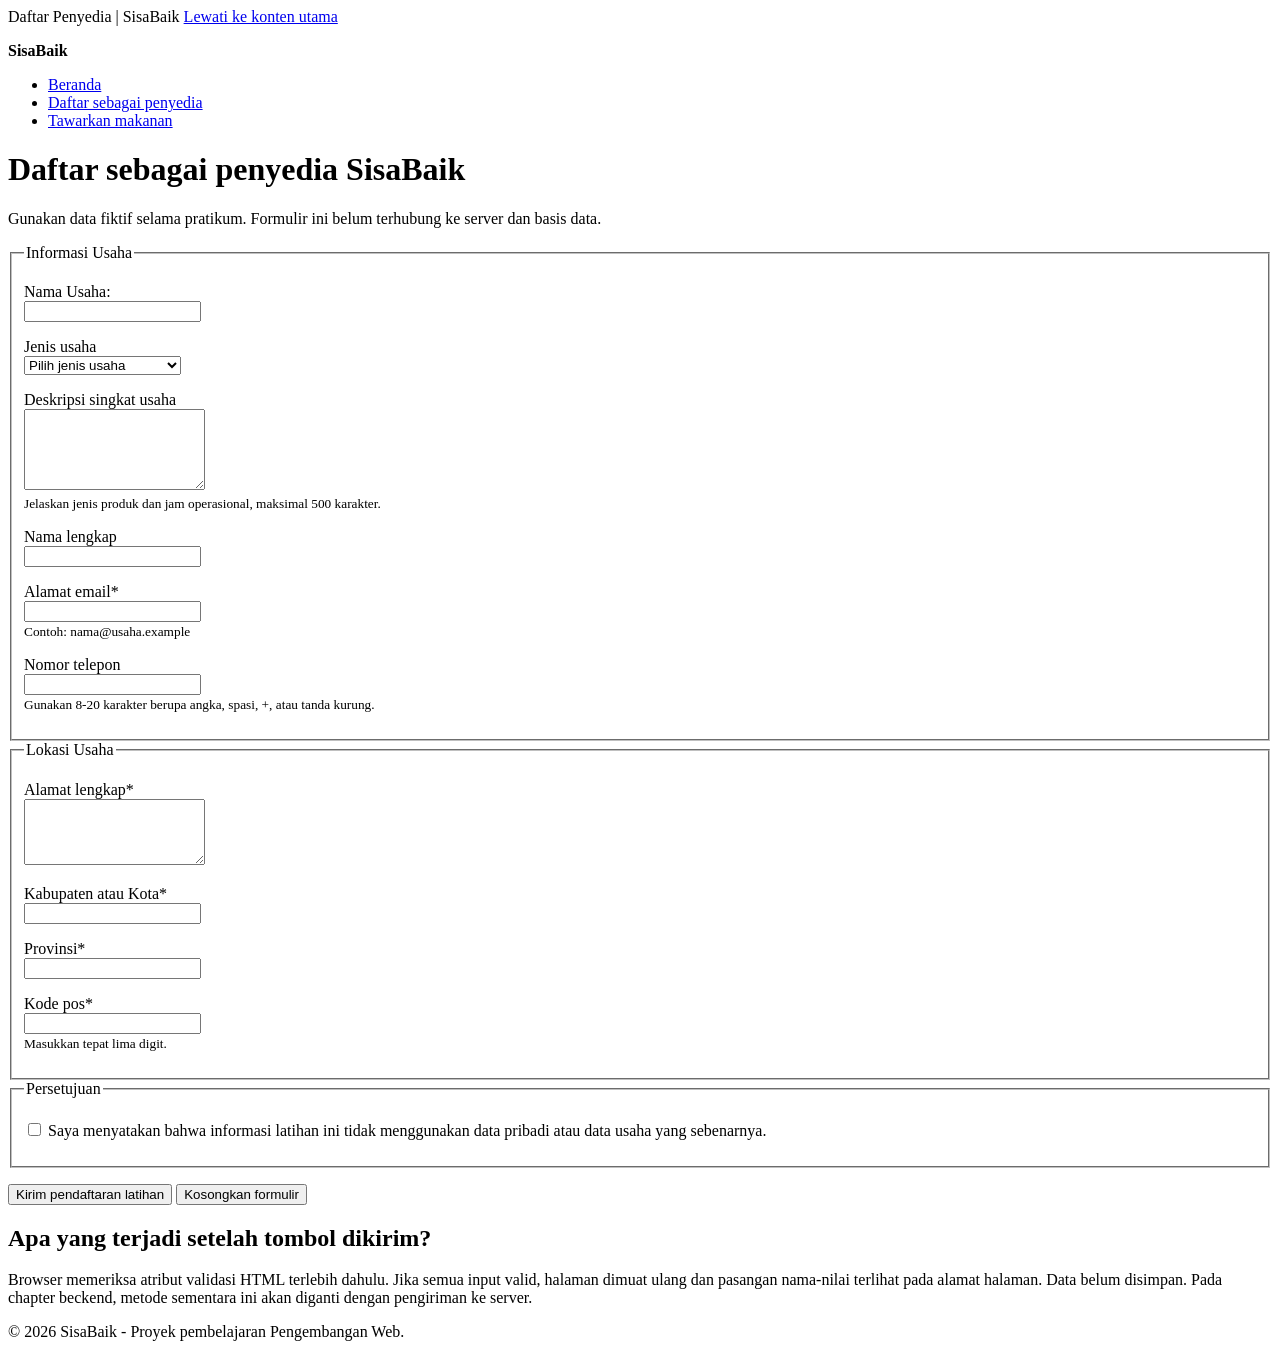
==== daftar-penyedia.html @ 4a34694f "feat: add accessible provider registration form" ====
<!doctype html>
<html lang="id">
    <head>
        <meta charset="utf-8">
        <meta name="viewport" content="width=device-width, initial-scale=1">
        <meta
        name="description"
        content="Formulir prototipe untuk mendaftarkan usaha sebagai penyedia makanan di SisaBaik."
        <title>Daftar Penyedia | SisaBaik</title>
    </head>
    <body>
        <a href="#konten-utama">Lewati ke konten utama</a>

        <header>
            <p><strong>SisaBaik</strong></p>
            <nav aria-label="Navigasi Utama">
                <ul>
                    <li><a href="index.html">Beranda</a></li>
                    <li><a href="daftar-penyedia.html" aria-current="page">Daftar sebagai penyedia</a></li>
                    <li><a href="tawarkan-makanan.html" aria-current="page">Tawarkan makanan</a></li>
                </ul>
            </nav>
        </header>

        <main id="konten-utama" tabindex="-1">
            <h1>Daftar sebagai penyedia SisaBaik</h1>
                <p>
                    Gunakan data fiktif selama pratikum. Formulir ini belum terhubung ke server dan basis data.
                </p>
                <form action="data-penyedia.html" method="get" aria-describedby="petunjuk-wajib">
                    <fieldset>
                        <legend>Informasi Usaha</legend>
                        <p>
                            <label for="nama-usaha">Nama Usaha:</label><br>
                            <input type="text" id="nama-usaha" name="nama-usaha" autocomplete="organization" minlength="3" maxlength="100" required>
                        </p>
                        <p>
                            <label for="jenis-usaha">Jenis usaha</label><br>
                            <select id="jenis-usaha" name="jenis_usaha" required>
                                <option value="">Pilih jenis usaha</option>
                                <option value="restoran">Restoran</option>
                                <option value="toko-roti">Toko roti</option>
                                <option value="katering">Katering</option>
                                <option value="ritel">Toko ritel</option>
                                <option value="hotel">Hotel atau penginapan</option>
                                <option value="lainnya">Lainnya</option>
                            </select>
                        </p>
                        <p>
                            <label for="deskripsi-usaha">Deskripsi singkat usaha</label><br>
                            <textarea id="deskripsi-usaha" name="deskripsi_usaha" rows="5" maxlength="500" aria-describedby="bantuan-deskripsi"></textarea></br>
                            <small id="bantuan-deskripsi">Jelaskan jenis produk dan jam operasional, maksimal 500 karakter.</small>
                        </p>
                        <p>
                            <label for="nama-penanggung-jawab">Nama lengkap</label><br>
                            <input type="text" id="nama-penanggung-jawab" name="nama_penanggung_jawab" autocomplete="name" minlength="3" maxlength="100" required>
                            <p>

                            </p>
                            <label for="email">Alamat email*</label><br>
                            <input type="email" id="email" name="email" autocomplete="email" maxlength="254" aria-describedby="bantuan-email" required><br>
                            <small id="bantuan-email">Contoh: nama@usaha.example</small>
                            </p>
                            <p>
                                <label for="telepon">Nomor telepon</label><br>
                                <input type="tel" id="telepon" name="telepon" autocomplete="tel" inputmode="tel" pattern="[0-9+()] {8,20}" aria-describedby="bantuan-telepon" required><br>
                                <small id="bantuan-telepon">Gunakan 8-20 karakter berupa angka, spasi, +, atau tanda kurung.</small>
                            </p>
                    </fieldset>

                    <fieldset>
                        <legend>Lokasi Usaha</legend>
                        <p>
                            <label for="alamat">Alamat lengkap*</label><br>
                            <textarea id="alamat" name="alamat" rows="4" autocomplete="street-address" minlength="10" maxlength="250" required></textarea>
                        </p>

                        <p> 
                            <label for="kota">Kabupaten atau Kota*</label><br>
                            <input type="text" id="kota" name="kota" autocomplete="address-level2"  maxlength="100" required>
                        </p>

                        <p>
                            <label for="provinsi">Provinsi*</label><br>
                            <input type="text" id="provinsi" name="provinsi" autocomplete="address-level1" maxlength="100" required>
                        </p>

                        <p>
                            <label for="kode-pos">Kode pos*</label><br>
                            <input type="text" id="kode-pos" name="kode_pos" autocomplete="postal-code" inputmode="numeric" pattern="[0-9]{5}" aria-describedby="bantuan-kode-pos" required><br>
                            <small id="bantuan-kode-pos">Masukkan tepat lima digit.</small>
                        </p>
                    </fieldset>

                    <fieldset>
                        <legend>Persetujuan</legend>
                        <p>
                            <input type="checkbox" id="persetujuan" name="persetujuan" value="setuju" required>
                            <label for="persetujuan">
                                Saya menyatakan bahwa informasi latihan ini tidak menggunakan data pribadi atau data usaha yang sebenarnya.</label>
                        </p>
                        </fieldset>

                        <p>
                            <button type="submit">Kirim pendaftaran latihan</button>
                            <button type="reset">Kosongkan formulir</button>
                        </p>
                </form> 

                <section aria-labelledby="catatan-prototipe">
                    <h2 id="catatan-prototipe">Apa yang terjadi setelah tombol dikirim?</h2>
                    <p>
                        Browser memeriksa atribut validasi HTML terlebih dahulu. Jika semua input valid, halaman dimuat ulang dan pasangan nama-nilai terlihat pada alamat halaman. Data belum disimpan. Pada chapter beckend, metode sementara ini akan diganti dengan pengiriman ke server.
                    </p>
                </section>
            </main>

            <footer>
                <p>&copy; 2026 SisaBaik - Proyek pembelajaran Pengembangan Web.</p>
            </footer>
    </body>
</html>
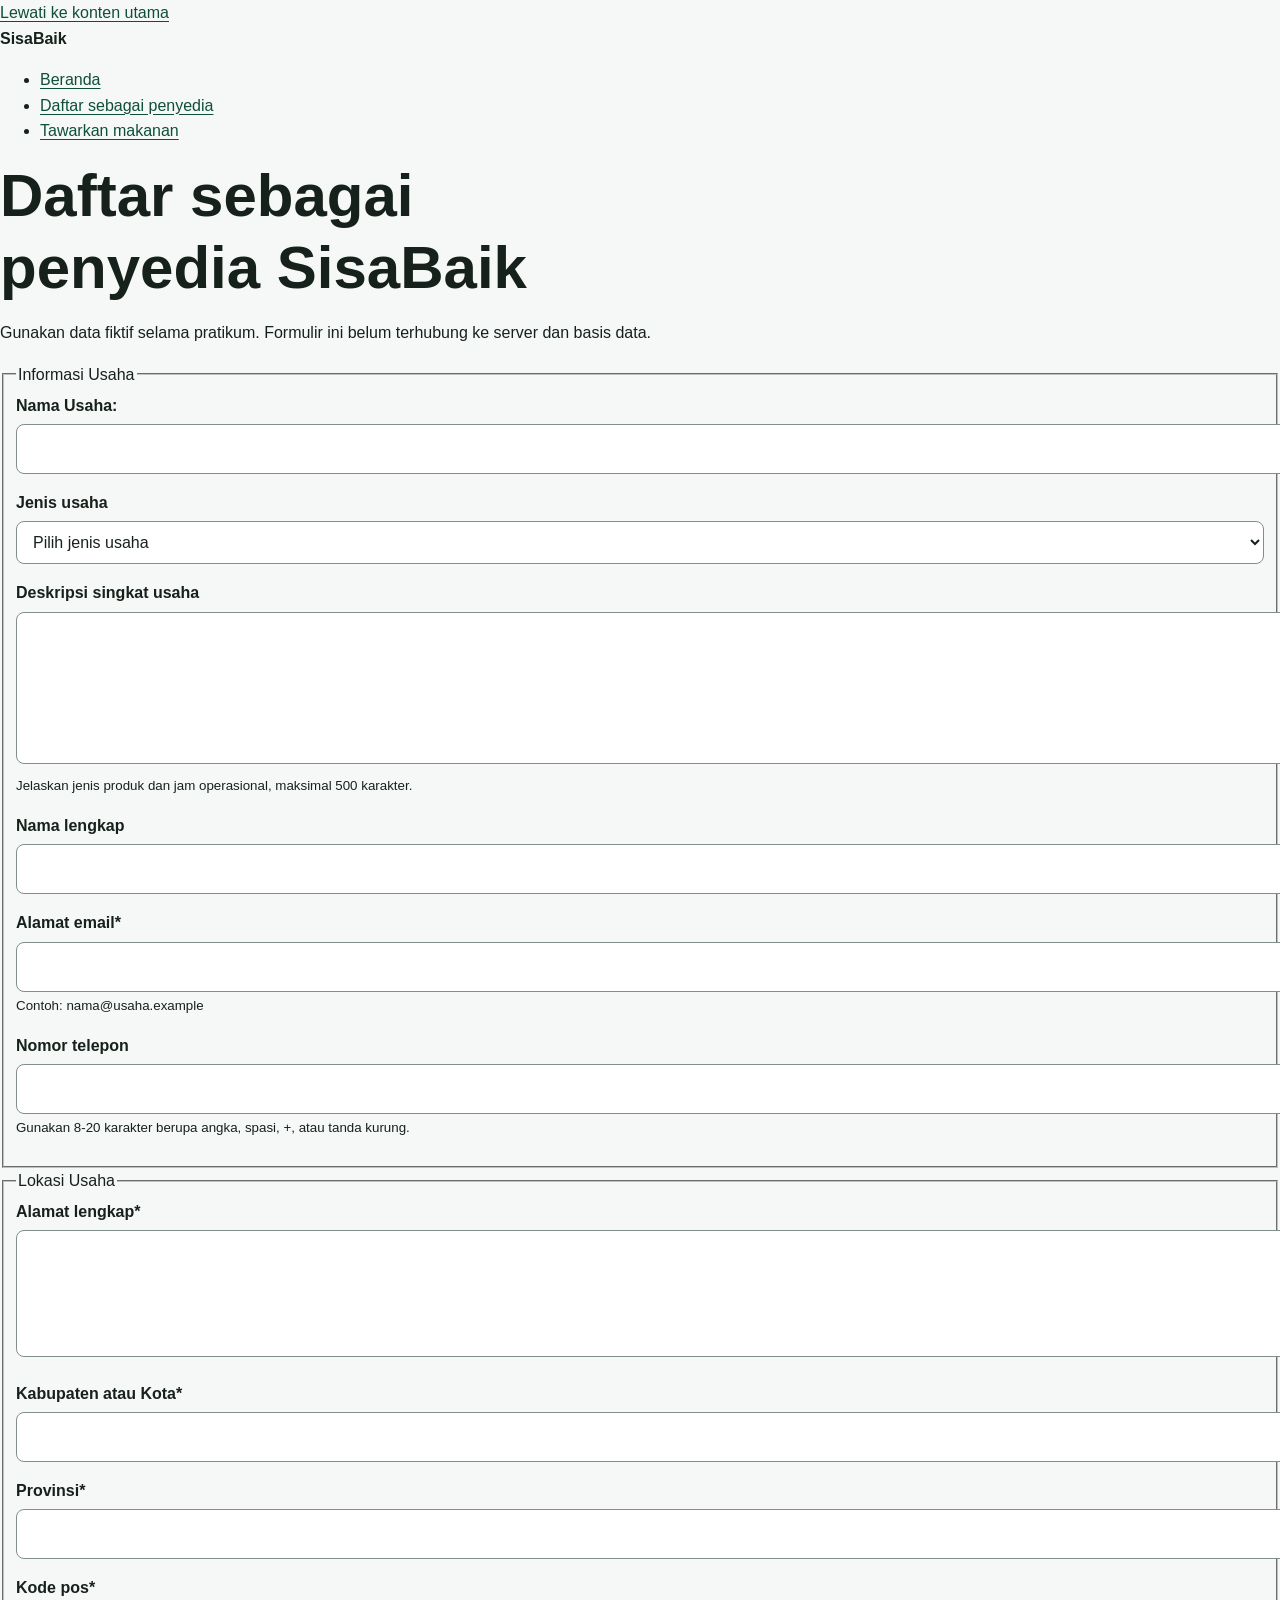
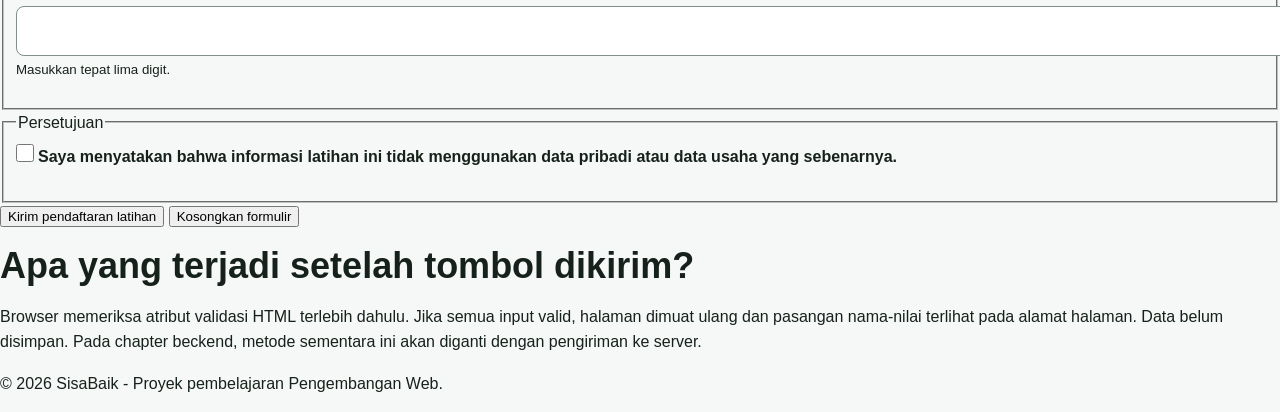
==== commit a2931008: "feat: add responsive SisaBaik visualsystem" ====
--- a/daftar-penyedia.html
+++ b/daftar-penyedia.html
@@ -3,10 +3,9 @@
     <head>
         <meta charset="utf-8">
         <meta name="viewport" content="width=device-width, initial-scale=1">
-        <meta
-        name="description"
-        content="Formulir prototipe untuk mendaftarkan usaha sebagai penyedia makanan di SisaBaik."
+        <meta name="description" content="Formulir prototipe untuk mendaftarkan usaha sebagai penyedia makanan di SisaBaik.">
         <title>Daftar Penyedia | SisaBaik</title>
+        <link rel="stylesheet" href="styles.css">
     </head>
     <body>
         <a href="#konten-utama">Lewati ke konten utama</a>
@@ -17,7 +16,7 @@
                 <ul>
                     <li><a href="index.html">Beranda</a></li>
                     <li><a href="daftar-penyedia.html" aria-current="page">Daftar sebagai penyedia</a></li>
-                    <li><a href="tawarkan-makanan.html" aria-current="page">Tawarkan makanan</a></li>
+                    <li><a href="tawarkan-makanan.html">Tawarkan makanan</a></li>
                 </ul>
             </nav>
         </header>
@@ -27,7 +26,7 @@
                 <p>
                     Gunakan data fiktif selama pratikum. Formulir ini belum terhubung ke server dan basis data.
                 </p>
-                <form action="data-penyedia.html" method="get" aria-describedby="petunjuk-wajib">
+                <form action="daftar-penyedia.html" method="get" aria-describedby="petunjuk-wajib">
                     <fieldset>
                         <legend>Informasi Usaha</legend>
                         <p>
@@ -48,24 +47,23 @@
                         </p>
                         <p>
                             <label for="deskripsi-usaha">Deskripsi singkat usaha</label><br>
-                            <textarea id="deskripsi-usaha" name="deskripsi_usaha" rows="5" maxlength="500" aria-describedby="bantuan-deskripsi"></textarea></br>
+                            <textarea id="deskripsi-usaha" name="deskripsi_usaha" rows="5" maxlength="500" aria-describedby="bantuan-deskripsi"></textarea><br>
                             <small id="bantuan-deskripsi">Jelaskan jenis produk dan jam operasional, maksimal 500 karakter.</small>
                         </p>
                         <p>
                             <label for="nama-penanggung-jawab">Nama lengkap</label><br>
                             <input type="text" id="nama-penanggung-jawab" name="nama_penanggung_jawab" autocomplete="name" minlength="3" maxlength="100" required>
-                            <p>
-
-                            </p>
+                        </p>
+                        <p>
                             <label for="email">Alamat email*</label><br>
                             <input type="email" id="email" name="email" autocomplete="email" maxlength="254" aria-describedby="bantuan-email" required><br>
                             <small id="bantuan-email">Contoh: nama@usaha.example</small>
-                            </p>
-                            <p>
-                                <label for="telepon">Nomor telepon</label><br>
-                                <input type="tel" id="telepon" name="telepon" autocomplete="tel" inputmode="tel" pattern="[0-9+()] {8,20}" aria-describedby="bantuan-telepon" required><br>
-                                <small id="bantuan-telepon">Gunakan 8-20 karakter berupa angka, spasi, +, atau tanda kurung.</small>
-                            </p>
+                        </p>
+                        <p>
+                            <label for="telepon">Nomor telepon</label><br>
+                            <input type="tel" id="telepon" name="telepon" autocomplete="tel" inputmode="tel" pattern="[0-9+() ]{8,20}" aria-describedby="bantuan-telepon" required><br>
+                            <small id="bantuan-telepon">Gunakan 8-20 karakter berupa angka, spasi, +, atau tanda kurung.</small>
+                        </p>
                     </fieldset>
 
                     <fieldset>
--- a/styles.css
+++ b/styles.css
@@ -0,0 +1,426 @@
+:root {
+    --color-primary: #176b4d;
+    --color-primary-dark: #0f4f39;
+    --color-primary-soft: #e8f5ef;
+    --color-accent: #f2b84b;
+    --color-text: #17211b;
+    --color-muted: #52615a;
+    --color-surface: #ffffff;
+    --color-background: #f5f8f6;
+    --color-border: #cbd8d1;
+    --color-danger: #a52a2a;
+    --shadow-card: 0 0.5rem 1.5rem rgb(23 33 27 / 10%);
+    --radius-small: 0.5rem;
+    --radius-medium: 0.9rem;
+    --radius-large: 1.4rem;
+    --content-width: 72rem;
+}
+
+::before,
+::after {
+    box-sizing: border-box;
+}
+html {
+    scroll-behavior: smooth;
+}
+body {
+    margin: 0;
+    background: var(--color-background);
+    color: var(--color-text);
+    font-family: Arial, Helvetica, sans-serif;
+    font-size: 1rem;
+    line-height: 1.6;
+}
+
+h1,
+h2,
+h3,
+p {
+    margin-block-start: 0;
+}
+
+h1,
+h2,
+h3 {
+    line-height: 1.2;
+}
+
+h1 {
+    max-width: 18ch;
+    margin-block-end: 1rem;
+    font-size: clamp(2rem, 7vw, 3.75rem);
+}
+
+h2 {
+    margin-block-end: 1rem;
+    font-size: clamp(1.5rem, 5vw, 2.25rem);
+}
+
+h3 {
+    margin-block-end: 0.6rem;
+    font-size: 1.2rem;
+}
+
+a{
+    color: var(--color-primary-dark);
+    text-underline-offset: 0.2em;
+}
+
+a:hover {
+    text-decoration-thickness: 0.18em;
+}
+
+:focus-visible {
+    outline: 0.2rem solid var(--color-accent);
+    outline-offset: 0.2rem;
+}
+
+.skip-link {
+    position: absolute;
+    inset-block-start: 0.5rem;
+    inset-inline-start: 0.5rem;
+    z-index: 100;
+    padding: 0.7rem 1rem;
+    border-radius: var(--radius-small);
+    background: var(--color-text);
+    color: var(--color-surface);
+    transform: translateY(-180%);
+}
+
+.skip-link:focus {
+    transform: translateY(0);
+}
+
+.container {
+    width: min(100% - 2rem, var(--content-width));
+    margin-inline: auto;
+}
+
+.site-header {
+    background: var(--color-surface);
+    border-block-end: 0.0625rem solid var(--color-border);
+}
+
+.header-layout {
+    display: flex;
+    flex-direction: column;
+    gap: 0.75rem;
+    padding-block: 1rem;
+}
+
+.brand {
+    margin: 0;
+    color: var(--color-primary-dark);
+    font-size: 1.4rem;
+    font-weight: 700;
+}
+
+.nav-list {
+    display: flex;
+    flex-wrap: wrap;
+    gap: 0.5rem 1rem;
+    margin: 0;
+    padding: 0;
+    list-style: none;
+}
+
+.nav-list a {
+    display: inline-block;
+    padding-block: 0.35rem;
+    font-weight: 700;
+}
+
+.nav-list a[aria-current="page"] {
+    color: var(--color-primary);
+    text-decoration-thickness: 0.2em;
+}
+
+.hero {
+    padding-block: clamp(3rem, 10vw, 7rem);
+    background:
+        linear-gradient(135deg, rgb(232 245 239 / 95%), rgb(255 255 255 / 62%));
+}
+
+.hero-layout {
+    display: grid;
+    gap: 2rem;
+    align-items: center;
+}
+
+.eyebrow {
+    margin-block-end: 0.5rem;
+    color: var(--color-primary-dark);
+    font-weight: 700;
+    letter-spacing: 0.05em;
+    text-transform: uppercase;
+}
+
+.lead {
+    max-width: 62ch;
+    color: var(--color-muted);
+    font-size: 1.1rem; 
+}
+
+.hero-panel {
+    padding: 1.5rem;
+    border: 0.0625rem solid var(--color-border);
+    border-radius: var(--radius-large);
+    background: var(--color-surface);
+    box-shadow: var(--shadow-card);
+}
+
+.hero-panel strong {
+    display: block;
+    color: var(--color-primary-dark);
+    font-size: 2rem;
+}
+
+.button-group,
+.form-actions {
+    display: wrap;
+    gap: 0.75rem;
+    align-items: center;
+}
+
+.button {
+    display: inline-block;
+    padding: 0.75rem 1rem;
+    border: 0.125rem solid var(--color-primary);
+    border-radius: var(--radius-small);
+    background: var(--color-primary);
+    color: var(--color-surface);
+    font: inherit;
+    font-weight: 700;
+    line-height: 1.2;
+    text-decoration: none;
+    cursor: pointer;
+}
+
+.button:hover {
+    background: var(--color-primary-dark);
+    border-color: var(--color-primary-dark);
+}
+
+.button-secondary {
+    background: transparent;
+    color: var(--color-primary-dark);
+}
+
+.section {
+    padding-block: clamp(2.5rem, 7vw, 5rem);
+}
+
+.section-alt{
+    background: var(--color-surface);
+}
+
+.section-intro {
+    max-width: 65ch;
+    color: var(--color-muted);
+}
+
+.steps-grid,
+.benefit-grid,
+.offer-grid {
+    display: grid;
+    grid-template-columns: 1fr;
+    gap: 1rem;
+}
+
+.card {
+    padding: 1.25rem;
+    border: 0.0625rem solid var(--color-border);
+    border-radius: var(--radius-medium);
+    background: var(--color-surface);
+    box-shadow: var(--shadow-card);
+}
+
+.step-number {
+    display: inline-grid;
+    width: 2.25rem;
+    height: 2.25rem;
+    margin-block-end: 0.75rem;
+    place-items: center;
+    border-radius: 50%;
+    background: var(--color-primary-soft);
+    color: var(--color-primary-dark);
+    font-weight: 700;
+}
+
+.offer-card {
+    display: flex;
+    flex-direction: column;
+    overflow: hidden;
+    border: 0.0625rem solid var(--color-border);
+    border-radius: var(--radius-medium);
+    background: var(--color-surface);
+    box-shadow: var(--shadow-card);
+}
+
+.offer-card_visual {
+    min-height: 8rem;
+    background: linear-gradient(135deg, var(--color-primary), var(--color-primary-dark));
+}
+
+.offer-card_content {
+    display: flex;
+    flex: 1;
+    flex-direction: column;
+    padding: 1.25rem;
+}
+
+.offer-card_meta {
+    color: var(--color-muted);
+}
+
+.offer-card_price {
+    margin-block-start: auto;
+    font-size: 1.15rem;
+}
+
+.badge {
+    display: inline-block;
+    width: fit-content;
+    margin-block-end: 0.75rem;
+    padding: 0.25rem 0.6rem;
+    border-radius: 999px;
+    background: var(--color-primary-soft);
+    color: var(--color-primary-dark);
+    font-size: 0.85rem;
+    font-weight: 700;
+}
+
+.notice {
+    padding: 1rem;
+    border-inline-start: 0.3rem solid var(--color-primary);
+    border-radius: var(--radius-small);
+    background: var(--color-primary-soft);
+}
+
+.page-heading {
+    padding-block: clamp(2.5rem, 7vw, 5rem) 2rem;
+}
+
+.form-card {
+    max-width: 56rem;
+    margin-block-end: 3rem;
+    padding: clamp(1rem, 4vw, 2rem);
+    border: 0.0625rem solid var(--color-border);
+    border-radius: var(--radius-large);
+    background: var(--color-surface);
+    box-shadow: var(--shadow-card);
+}
+
+.form-section {
+    margin: 0 0 1.5rem;
+    padding: 1.25rem;
+    border: 0.0625rem solid var(--color-border);
+    border-radius: var(--radius-medium);
+}
+
+.form-section legend {
+    padding-inline: 0.4rem;
+    color: var(--color-primary-dark);
+    font-size: 1.1rem;
+    font-weight: 700;
+}
+
+label {
+    display: inline-block;
+    margin-block-end: 0.35rem;
+    font-weight: 700;
+}
+
+input,
+select,
+textarea {
+    width: 100%;
+    padding: 0.7rem 0.75rem;
+    border: 0.0625rem solid #809087;
+    border-radius: var(--radius-small);
+    background: var(--color-surface);
+    color: var(--color-text);
+    font: inherit;
+}
+
+textarea {
+    resize: vertical;
+}
+
+input:focus,
+select:focus,
+textarea:focus {
+    border-color: var(--color-primary-dark);
+}
+
+input[type="checkbox"],
+input[type="radio"] {
+    width: 1.1rem;
+    height: 1.1rem;
+    margin: 0.2rem 0 0;
+    accent-color: var(--color-primary);
+}
+
+required-note {
+    color: var(--color-muted);
+}
+
+.site-footer {
+    padding-block: 2rem;
+    background: var(--color-primary-dark);
+    color: var(--color-surface);
+}
+
+.site-footer a {
+    color: var(--color-surface);
+}
+
+.footer-layout {
+    display: flex;
+    flex-direction: column;
+    gap: 0.5rem;
+}
+
+.footer-layout p,
+.footer-layout address {
+    margin: 0;
+}
+
+@media (min-width: 48rem) {
+    .header-layout {
+        flex-direction: row;
+        justify-content: space-between;
+        align-items: center;
+    }
+
+    .hero-layout {
+        grid-template-columns: minmax(0, 1.5fr) minmax(15rem, 0.7fr);
+    }
+
+    .steps-grid,
+    .benefit-grid {
+    grid-template-columns: repeat(3, minmax(0, 1fr));
+    }
+    
+    .offer-grid {
+    grid-template-columns: repeat(2, minmax(0, 1fr));
+    }
+    
+    .footer-layout {
+    flex-direction: row;
+    justify-content: space-between;
+    align-items: center;
+    }
+}
+
+@media (min-width: 68rem) {
+    .offer-grid {
+    grid-template-columns: repeat(3, minmax(0, 1fr));
+    }
+}
+
+@media (prefers-reduced-motion: reduce) {
+    html {
+    scroll-behavior: auto;
+    }
+}
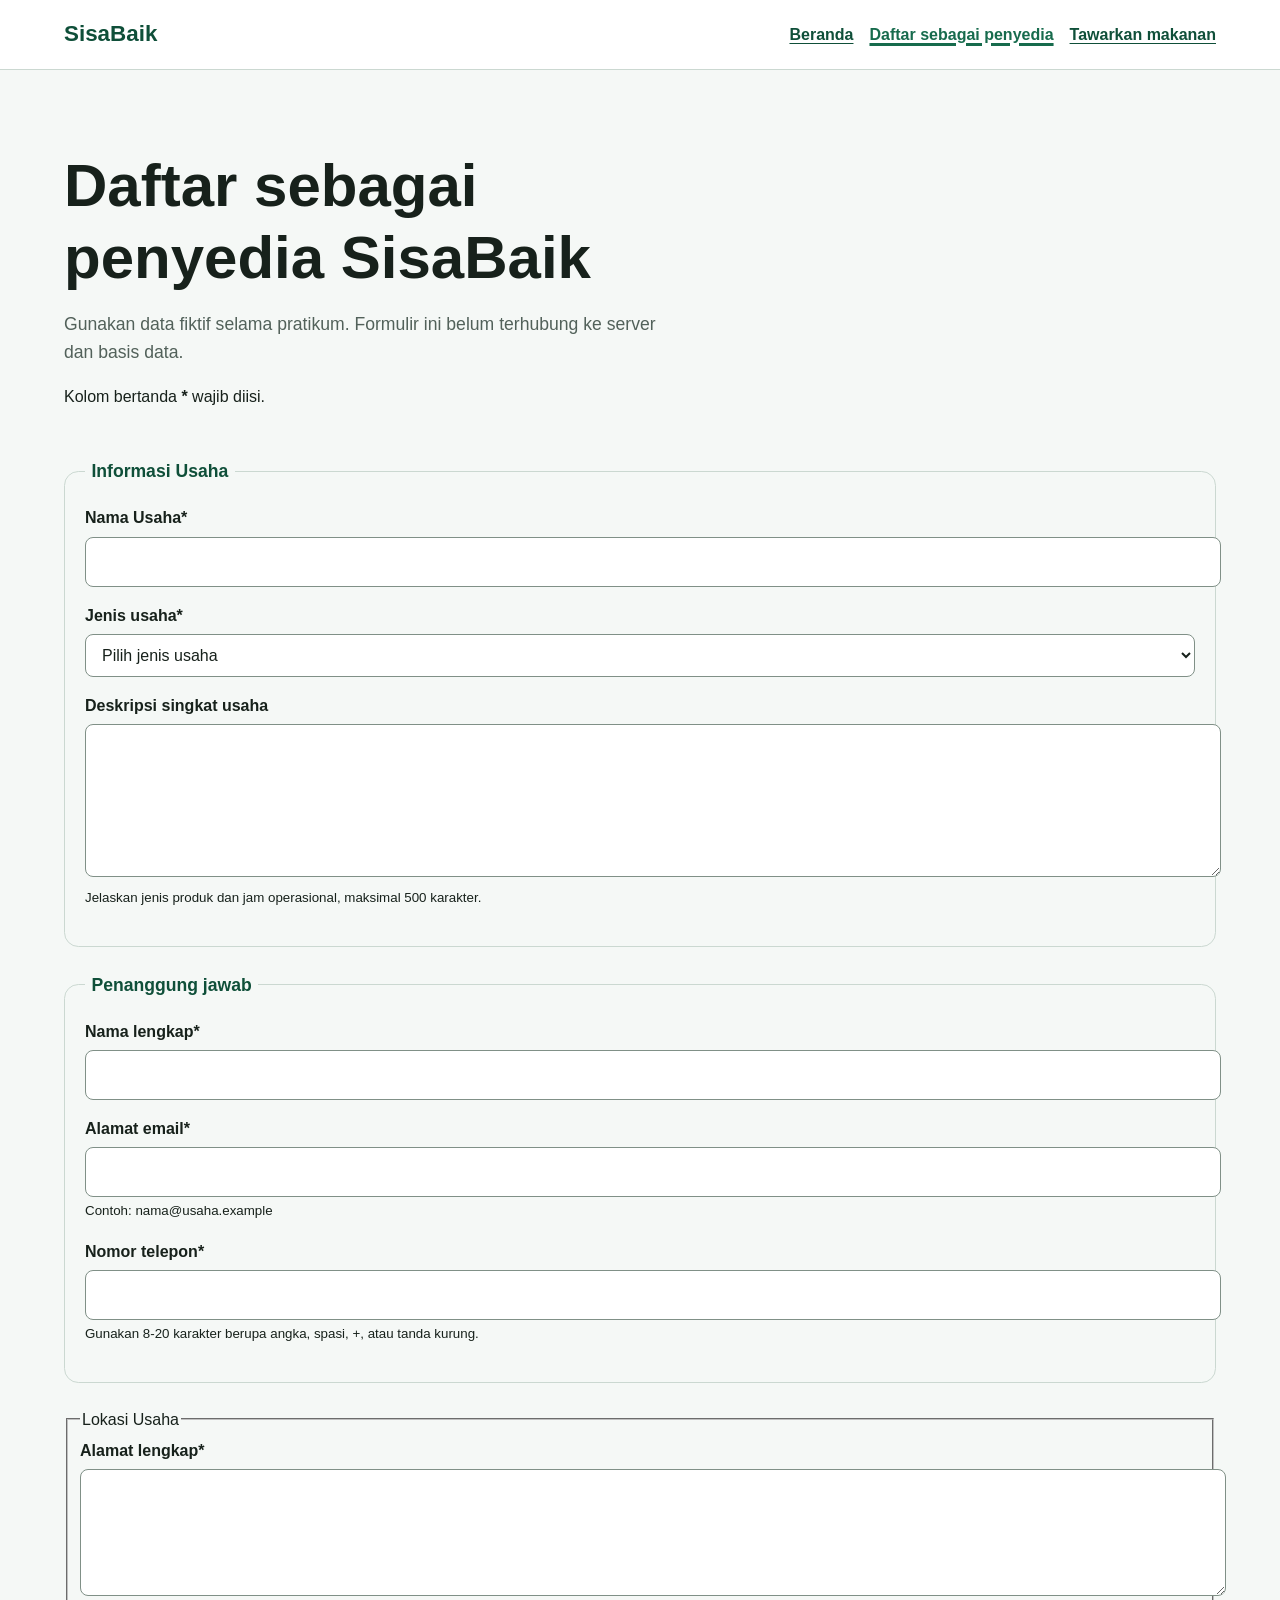
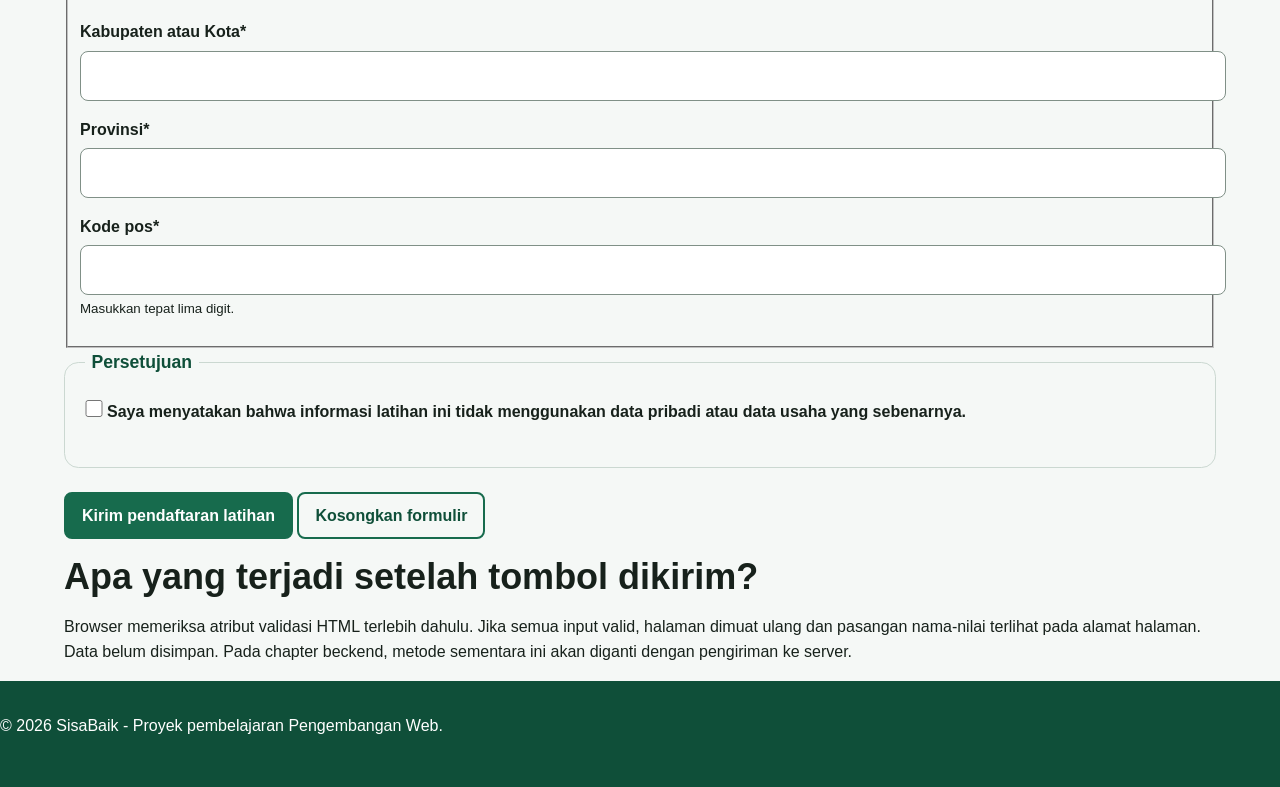
==== commit fb9ab2f8: "style: apply responsive layout to SisaBaik pages" ====
--- a/daftar-penyedia.html
+++ b/daftar-penyedia.html
@@ -8,33 +8,41 @@
         <link rel="stylesheet" href="styles.css">
     </head>
     <body>
-        <a href="#konten-utama">Lewati ke konten utama</a>
+        <a class="skip-link" href="#konten-utama">Lewati ke konten utama</a>
 
-        <header>
-            <p><strong>SisaBaik</strong></p>
+        <header class="site-header">
+            <div class="container header-layout">
+            <p class="brand">SisaBaik</p>
             <nav aria-label="Navigasi Utama">
-                <ul>
+                <ul class="nav-list">
                     <li><a href="index.html">Beranda</a></li>
                     <li><a href="daftar-penyedia.html" aria-current="page">Daftar sebagai penyedia</a></li>
                     <li><a href="tawarkan-makanan.html">Tawarkan makanan</a></li>
                 </ul>
             </nav>
+            </div>
         </header>
 
-        <main id="konten-utama" tabindex="-1">
+        <main class="container" id="konten-utama" tabindex="-1">
+            <div class="page-heading">
             <h1>Daftar sebagai penyedia SisaBaik</h1>
-                <p>
+                <p class="lead">
                     Gunakan data fiktif selama pratikum. Formulir ini belum terhubung ke server dan basis data.
                 </p>
+                <p class="required-note" id="petunjuk-wajib">Kolom bertanda <strong>*</strong> wajib diisi.</p>
+            </div>
+
                 <form action="daftar-penyedia.html" method="get" aria-describedby="petunjuk-wajib">
-                    <fieldset>
+                    <fieldset class="form-section">
                         <legend>Informasi Usaha</legend>
+
                         <p>
-                            <label for="nama-usaha">Nama Usaha:</label><br>
-                            <input type="text" id="nama-usaha" name="nama-usaha" autocomplete="organization" minlength="3" maxlength="100" required>
+                            <label for="nama-usaha">Nama Usaha*</label><br>
+                            <input type="text" id="nama-usaha" name="nama_usaha" autocomplete="organization" minlength="3" maxlength="100" required>
                         </p>
+
                         <p>
-                            <label for="jenis-usaha">Jenis usaha</label><br>
+                            <label for="jenis-usaha">Jenis usaha*</label><br>
                             <select id="jenis-usaha" name="jenis_usaha" required>
                                 <option value="">Pilih jenis usaha</option>
                                 <option value="restoran">Restoran</option>
@@ -45,13 +53,20 @@
                                 <option value="lainnya">Lainnya</option>
                             </select>
                         </p>
+                    
                         <p>
                             <label for="deskripsi-usaha">Deskripsi singkat usaha</label><br>
                             <textarea id="deskripsi-usaha" name="deskripsi_usaha" rows="5" maxlength="500" aria-describedby="bantuan-deskripsi"></textarea><br>
                             <small id="bantuan-deskripsi">Jelaskan jenis produk dan jam operasional, maksimal 500 karakter.</small>
                         </p>
+
+                    </fieldset>
+
+                    <fieldset class="form-section">
+                        <legend>Penanggung jawab</legend>
+
                         <p>
-                            <label for="nama-penanggung-jawab">Nama lengkap</label><br>
+                            <label for="nama-penanggung-jawab">Nama lengkap*</label><br>
                             <input type="text" id="nama-penanggung-jawab" name="nama_penanggung_jawab" autocomplete="name" minlength="3" maxlength="100" required>
                         </p>
                         <p>
@@ -59,8 +74,9 @@
                             <input type="email" id="email" name="email" autocomplete="email" maxlength="254" aria-describedby="bantuan-email" required><br>
                             <small id="bantuan-email">Contoh: nama@usaha.example</small>
                         </p>
+
                         <p>
-                            <label for="telepon">Nomor telepon</label><br>
+                            <label for="telepon">Nomor telepon*</label><br>
                             <input type="tel" id="telepon" name="telepon" autocomplete="tel" inputmode="tel" pattern="[0-9+() ]{8,20}" aria-describedby="bantuan-telepon" required><br>
                             <small id="bantuan-telepon">Gunakan 8-20 karakter berupa angka, spasi, +, atau tanda kurung.</small>
                         </p>
@@ -90,18 +106,18 @@
                         </p>
                     </fieldset>
 
-                    <fieldset>
+                    <fieldset class="form-section">
                         <legend>Persetujuan</legend>
                         <p>
                             <input type="checkbox" id="persetujuan" name="persetujuan" value="setuju" required>
                             <label for="persetujuan">
                                 Saya menyatakan bahwa informasi latihan ini tidak menggunakan data pribadi atau data usaha yang sebenarnya.</label>
                         </p>
-                        </fieldset>
+                    </fieldset>
 
-                        <p>
-                            <button type="submit">Kirim pendaftaran latihan</button>
-                            <button type="reset">Kosongkan formulir</button>
+                        <p class="form-actions">
+                            <button class="button" type="submit">Kirim pendaftaran latihan</button>
+                            <button class="button button-secondary" type="reset">Kosongkan formulir</button>
                         </p>
                 </form> 
 
@@ -113,7 +129,7 @@
                 </section>
             </main>
 
-            <footer>
+            <footer class="site-footer">
                 <p>&copy; 2026 SisaBaik - Proyek pembelajaran Pengembangan Web.</p>
             </footer>
     </body>
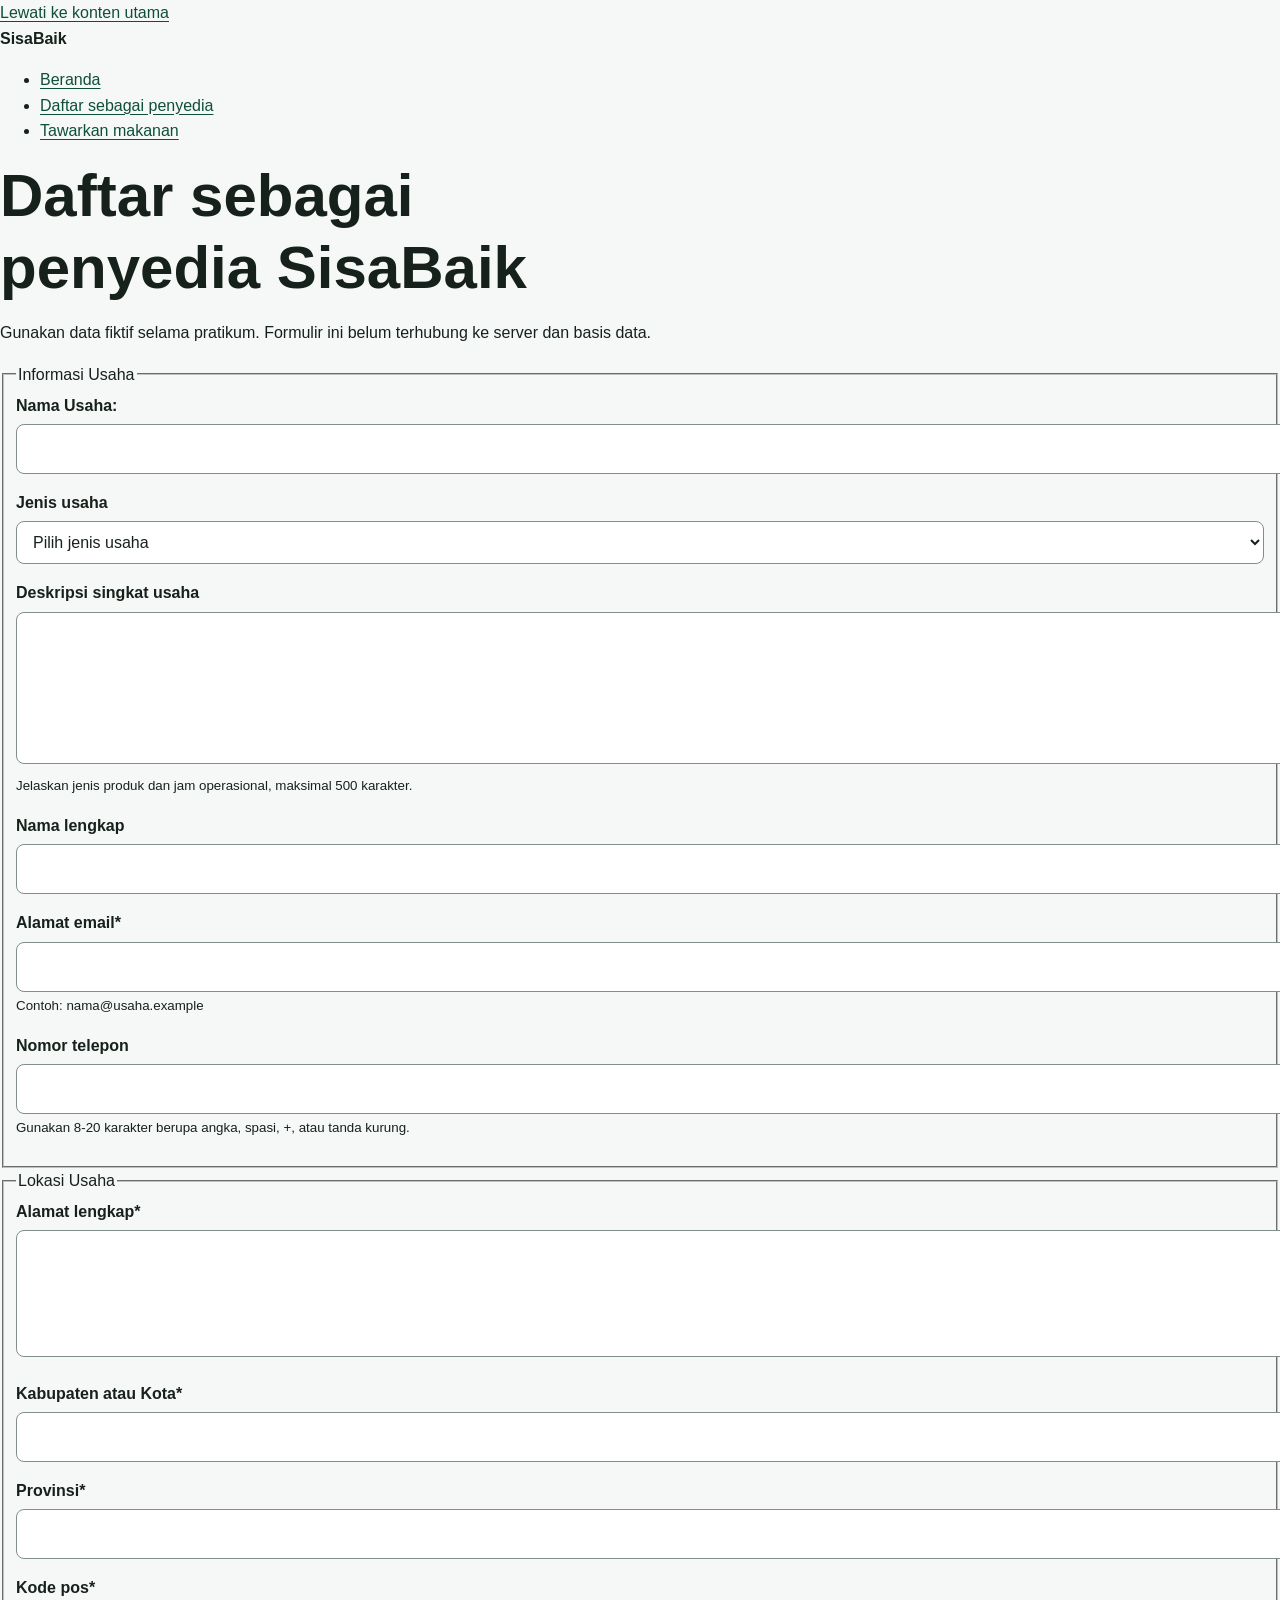
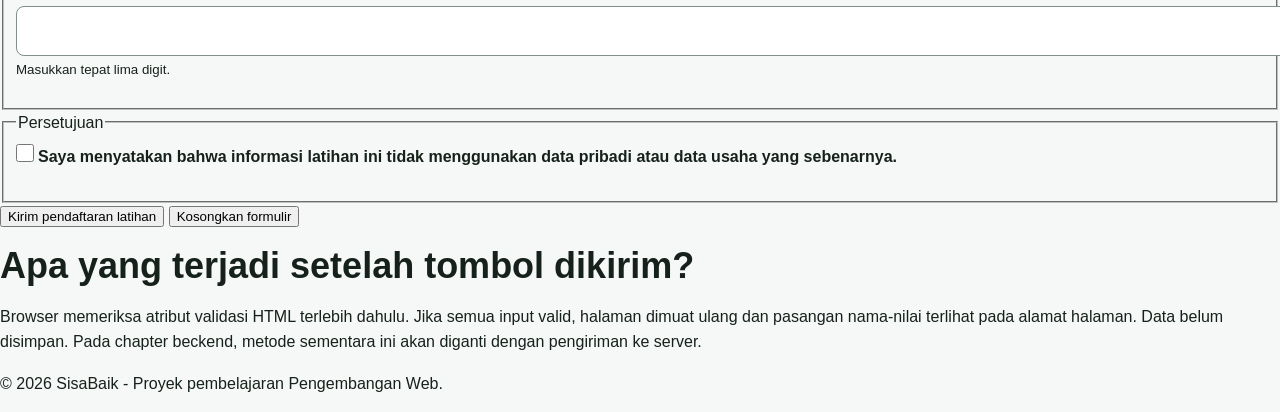
==== commit 030ec602: "feat: add interactions and offer validation" ====
--- a/daftar-penyedia.html
+++ b/daftar-penyedia.html
@@ -6,43 +6,36 @@
         <meta name="description" content="Formulir prototipe untuk mendaftarkan usaha sebagai penyedia makanan di SisaBaik.">
         <title>Daftar Penyedia | SisaBaik</title>
         <link rel="stylesheet" href="styles.css">
+        <script src="app.js" defer></script>
     </head>
     <body>
-        <a class="skip-link" href="#konten-utama">Lewati ke konten utama</a>
+        <a href="#konten-utama">Lewati ke konten utama</a>
 
-        <header class="site-header">
-            <div class="container header-layout">
-            <p class="brand">SisaBaik</p>
+        <header>
+            <p><strong>SisaBaik</strong></p>
             <nav aria-label="Navigasi Utama">
-                <ul class="nav-list">
+                <ul>
                     <li><a href="index.html">Beranda</a></li>
                     <li><a href="daftar-penyedia.html" aria-current="page">Daftar sebagai penyedia</a></li>
                     <li><a href="tawarkan-makanan.html">Tawarkan makanan</a></li>
                 </ul>
             </nav>
-            </div>
         </header>
 
-        <main class="container" id="konten-utama" tabindex="-1">
-            <div class="page-heading">
+        <main id="konten-utama" tabindex="-1">
             <h1>Daftar sebagai penyedia SisaBaik</h1>
-                <p class="lead">
+                <p>
                     Gunakan data fiktif selama pratikum. Formulir ini belum terhubung ke server dan basis data.
                 </p>
-                <p class="required-note" id="petunjuk-wajib">Kolom bertanda <strong>*</strong> wajib diisi.</p>
-            </div>
-
                 <form action="daftar-penyedia.html" method="get" aria-describedby="petunjuk-wajib">
-                    <fieldset class="form-section">
+                    <fieldset>
                         <legend>Informasi Usaha</legend>
-
                         <p>
-                            <label for="nama-usaha">Nama Usaha*</label><br>
-                            <input type="text" id="nama-usaha" name="nama_usaha" autocomplete="organization" minlength="3" maxlength="100" required>
+                            <label for="nama-usaha">Nama Usaha:</label><br>
+                            <input type="text" id="nama-usaha" name="nama-usaha" autocomplete="organization" minlength="3" maxlength="100" required>
                         </p>
-
                         <p>
-                            <label for="jenis-usaha">Jenis usaha*</label><br>
+                            <label for="jenis-usaha">Jenis usaha</label><br>
                             <select id="jenis-usaha" name="jenis_usaha" required>
                                 <option value="">Pilih jenis usaha</option>
                                 <option value="restoran">Restoran</option>
@@ -53,20 +46,13 @@
                                 <option value="lainnya">Lainnya</option>
                             </select>
                         </p>
-                    
                         <p>
                             <label for="deskripsi-usaha">Deskripsi singkat usaha</label><br>
                             <textarea id="deskripsi-usaha" name="deskripsi_usaha" rows="5" maxlength="500" aria-describedby="bantuan-deskripsi"></textarea><br>
                             <small id="bantuan-deskripsi">Jelaskan jenis produk dan jam operasional, maksimal 500 karakter.</small>
                         </p>
-
-                    </fieldset>
-
-                    <fieldset class="form-section">
-                        <legend>Penanggung jawab</legend>
-
                         <p>
-                            <label for="nama-penanggung-jawab">Nama lengkap*</label><br>
+                            <label for="nama-penanggung-jawab">Nama lengkap</label><br>
                             <input type="text" id="nama-penanggung-jawab" name="nama_penanggung_jawab" autocomplete="name" minlength="3" maxlength="100" required>
                         </p>
                         <p>
@@ -74,9 +60,8 @@
                             <input type="email" id="email" name="email" autocomplete="email" maxlength="254" aria-describedby="bantuan-email" required><br>
                             <small id="bantuan-email">Contoh: nama@usaha.example</small>
                         </p>
-
                         <p>
-                            <label for="telepon">Nomor telepon*</label><br>
+                            <label for="telepon">Nomor telepon</label><br>
                             <input type="tel" id="telepon" name="telepon" autocomplete="tel" inputmode="tel" pattern="[0-9+() ]{8,20}" aria-describedby="bantuan-telepon" required><br>
                             <small id="bantuan-telepon">Gunakan 8-20 karakter berupa angka, spasi, +, atau tanda kurung.</small>
                         </p>
@@ -106,18 +91,18 @@
                         </p>
                     </fieldset>
 
-                    <fieldset class="form-section">
+                    <fieldset>
                         <legend>Persetujuan</legend>
                         <p>
                             <input type="checkbox" id="persetujuan" name="persetujuan" value="setuju" required>
                             <label for="persetujuan">
                                 Saya menyatakan bahwa informasi latihan ini tidak menggunakan data pribadi atau data usaha yang sebenarnya.</label>
                         </p>
-                    </fieldset>
+                        </fieldset>
 
-                        <p class="form-actions">
-                            <button class="button" type="submit">Kirim pendaftaran latihan</button>
-                            <button class="button button-secondary" type="reset">Kosongkan formulir</button>
+                        <p>
+                            <button type="submit">Kirim pendaftaran latihan</button>
+                            <button type="reset">Kosongkan formulir</button>
                         </p>
                 </form> 
 
@@ -129,7 +114,7 @@
                 </section>
             </main>
 
-            <footer class="site-footer">
+            <footer>
                 <p>&copy; 2026 SisaBaik - Proyek pembelajaran Pengembangan Web.</p>
             </footer>
     </body>
